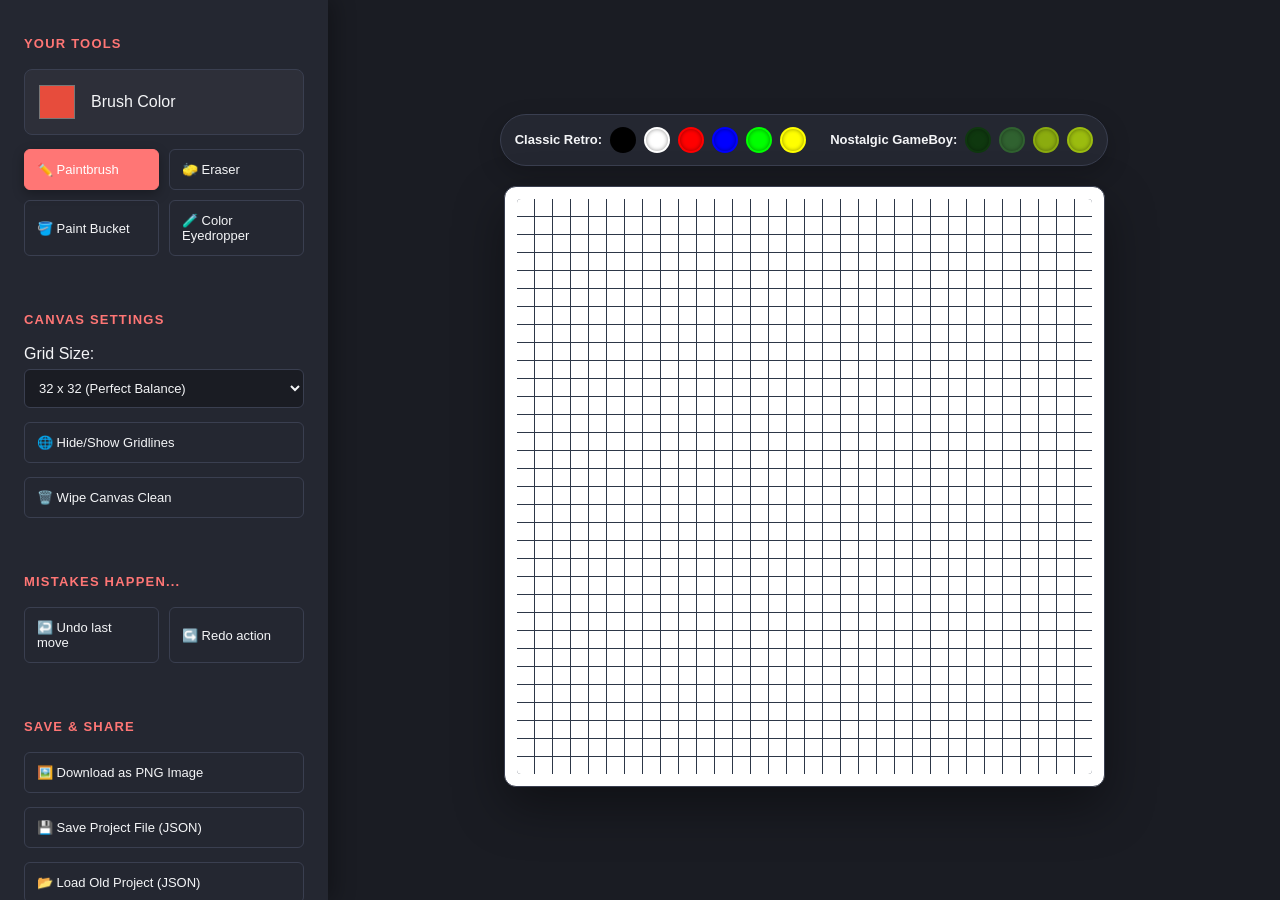
==== index.html @ 2a89e847 "faetures of readme, rename the html" ====
<!DOCTYPE html>
<html lang="en">
<head>
    <meta charset="UTF-8">
    <meta name="viewport" content="width=device-width, initial-scale=1">
    <title>My Pixel Art Studio</title>
    <link rel="stylesheet" href="css/style.css">
</head>
<body class="dark-theme">
    <div class="app-container">
        
        <div class="sidebar">
            <h2>Your Tools</h2>
            <div class="tool-group">
                <input type="color" id="colorPicker" value="#e74c3c">
                <span class="tool-label">Brush Color</span>
            </div>
            
            <div class="button-grid">
                <button id="drawTool" class="active">✏️ Paintbrush</button>
                <button id="eraseTool">🧽 Eraser</button>
                <button id="fillTool">🪣 Paint Bucket</button>
                <button id="pickerTool">🧪 Color Eyedropper</button>
            </div>
            
            <hr>
            
            <h2>Canvas Settings</h2>
            <div class="select-group">
                <label for="sizeSelector">Grid Size:</label>
                <select id="sizeSelector">
                    <option value="16">16 x 16 (Simple & Quick)</option>
                    <option value="32" selected>32 x 32 (Perfect Balance)</option>
                    <option value="64">64 x 64 (Detailed Masterpiece)</option>
                </select>
            </div>
            <button id="toggleGrid">🌐 Hide/Show Gridlines</button>
            <button id="clearBtn" class="danger">🗑️ Wipe Canvas Clean</button>
            
            <hr>
            
            <h2>Mistakes happen...</h2>
            <div class="button-grid">
                <button id="undoBtn">↩️ Undo last move</button>
                <button id="redoBtn">↪️ Redo action</button>
            </div>
            
            <hr>
            
            <h2>Save & Share</h2>
            <button id="exportPngBtn" class="success">🖼️ Download as PNG Image</button>
            <button id="exportJsonBtn">💾 Save Project File (JSON)</button>
            <button id="importJsonBtn">📂 Load Old Project (JSON)</button>
            <input type="file" id="fileInput" accept=".json" style="display: none;">
            
            <hr>
            
            <button id="themeToggle">🌓 Switch Light/Dark Mode</button>
        </div>

        <div class="workspace">
            <div class="palette-bar">
                <div class="palette-group">
                    <span>Classic Retro:</span>
                    <div class="swatch" style="background: #000000;" title="Black"></div>
                    <div class="swatch" style="background: #ffffff;" title="White"></div>
                    <div class="swatch" style="background: #ff0000;" title="Red"></div>
                    <div class="swatch" style="background: #0000ff;" title="Blue"></div>
                    <div class="swatch" style="background: #00ff00;" title="Green"></div>
                    <div class="swatch" style="background: #ffff00;" title="Yellow"></div>
                </div>
                <div class="palette-group">
                    <span>Nostalgic GameBoy:</span>
                    <div class="swatch" style="background: #0f380f;" title="Darkest Green"></div>
                    <div class="swatch" style="background: #306230;" title="Dark Green"></div>
                    <div class="swatch" style="background: #8bac0f;" title="Light Green"></div>
                    <div class="swatch" style="background: #9bbc0f;" title="Lightest Green"></div>
                </div>
            </div>
            
            <div class="canvas-wrapper">
                <div id="pixelGrid" class="grid show-grid"></div>
            </div>
        </div>

    </div>
    <script src="js/script.js"></script>
</body>
</html>
---- css/style.css ----
body {
    font-family: 'Segi UI', Tahoma, Geneva, Verdana, sans-serif;
    background-color: #1a1c23;
    color: #f4f5f7;
    margin: 0;
    padding: 0;
    height: 100vh;
    display: flex;
    overflow: hidden;
}

.app-container {
    display: flex;
    width: 100%;
    height: 100%;
}

.sidebar {
    width: 280px;
    display: flex;
    flex-direction: column;
    gap: 14px;
    background-color: #242731;
    padding: 24px;
    box-shadow: 6px 0 20px rgba(0,0,0,0.3);
    overflow-y: auto;
    z-index: 10;
}

.sidebar h2 {
    font-size: 13px;
    font-weight: 700;
    text-transform: uppercase;
    letter-spacing: 1.2px;
    margin: 12px 0 4px 0;
    color: #ff7675;
}

hr {
    border: 0;
    height: 1px;
    background: #3a3f50;
    margin: 8px 0;
}

.tool-group {
    display: flex;
    align-items: center;
    gap: 12px;
    background: rgba(255, 255, 255, 0.04);
    padding: 10px;
    border-radius: 8px;
    border: 1px solid #3a3f50;
}

input[type="color"] {
    border: none;
    width: 44px;
    height: 44px;
    border-radius: 6px;
    cursor: pointer;
    background: none;
}

.tool-lable {
    font-size: 14px;
    font-weight: 500;
}

.button-grid {
    display: grid;
    grid-template-columns: 1fr 1fr;
    gap: 10px;
}

.select-group {
    display: flex;
    flex-direction: column;
    gap: 6px;
}

select {
    padding: 10px;
    background: #1a1c23;
    color: #f4f5f7;
    border: 1px solid #3a3f50;
    border-radius: 6px;
    font-size: 13px;
    cursor: pointer;
    outline: none;
}

button {
    background-color: transparent;
    color: #f4f5f7;
    border: 1px solid #3a3f50;
    padding: 12px;
    font-size: 13px;
    font-weight: 500;
    border-radius: 6px;
    cursor: pointer;
    transition: all 0.2 ease-in-out;
    text-align: left;
}

button:hover {
    background-color: #ff7675;
    border-color: #ff7675;
    color: #ffffff;
    transform: translateY(-1px);
}

button:active {
    transform: translateY(1px);
}

button.active {
    background-color: #ff7675;
    border-color: #ff7675;
    color: #ffffff;
    box-shadow: 0 4px 12px rgba(0, 0, 0, 0.3);
}

button.danger:hover {
    background-color: #d63031;
    border-color: #d63031;
}

button.success:hover {
    background-color: #2ed573;
    border-color: #2ed573;
}

.workspace {
    flex: 1;
    display: flex;
    flex-direction: column;
    align-items: center;
    justify-content: center;
    padding: 30px;
    position: relative;
}

.palette-bar {
    display: flex;
    gap: 24px;
    margin-bottom: 20px;
    background: #242731;
    padding: 12px 14px;
    border-radius: 30px;
    box-shadow: 0 8px 24px rgba(0, 0, 0, 0.2);
    border: 1px solid #3a3f50;
}

.palette-group {
    display: flex;
    align-items: center;
    gap: 8px;
    font-size: 13px;
    font-weight: 600;
}

.swatch {
    width: 22px;
    height: 22px;
    border-radius: 50%;
    cursor: pointer;
    border: 2px solid transparent;
    box-shadow: inset 0 0 4px rgba(0, 0, 0, 0.4);
    transition: transform 0.2s cubic-bezier(0.175, 0.885, 0.32, 1.275);
}

.swatch:hover {
    transform: scale(1.3);
    border-color: #f4f5f7;
}

.canvas-wrapper {
    background: #ffffff;
    padding: 12px;
    border-radius: 12px;
    box-shadow: 0 20px 50px rgba(0, 0, 0, 0.4);
    border: 1px solid #3a3f50;
}

.grid {
    display: grid;
    border-radius: 4px;
    overflow: hidden;
    gap: 0;
    background-color: #ccc;
}

.grid.show-grid {
    gap: 1px;
    background-color: #2d3748;
}

.pixel {
    background-color: #ffffff;
    cursor: crosshair;
    user-select: none;
    width: 100%;
    height: 100%;
    transition: background-color 0.04s;
}
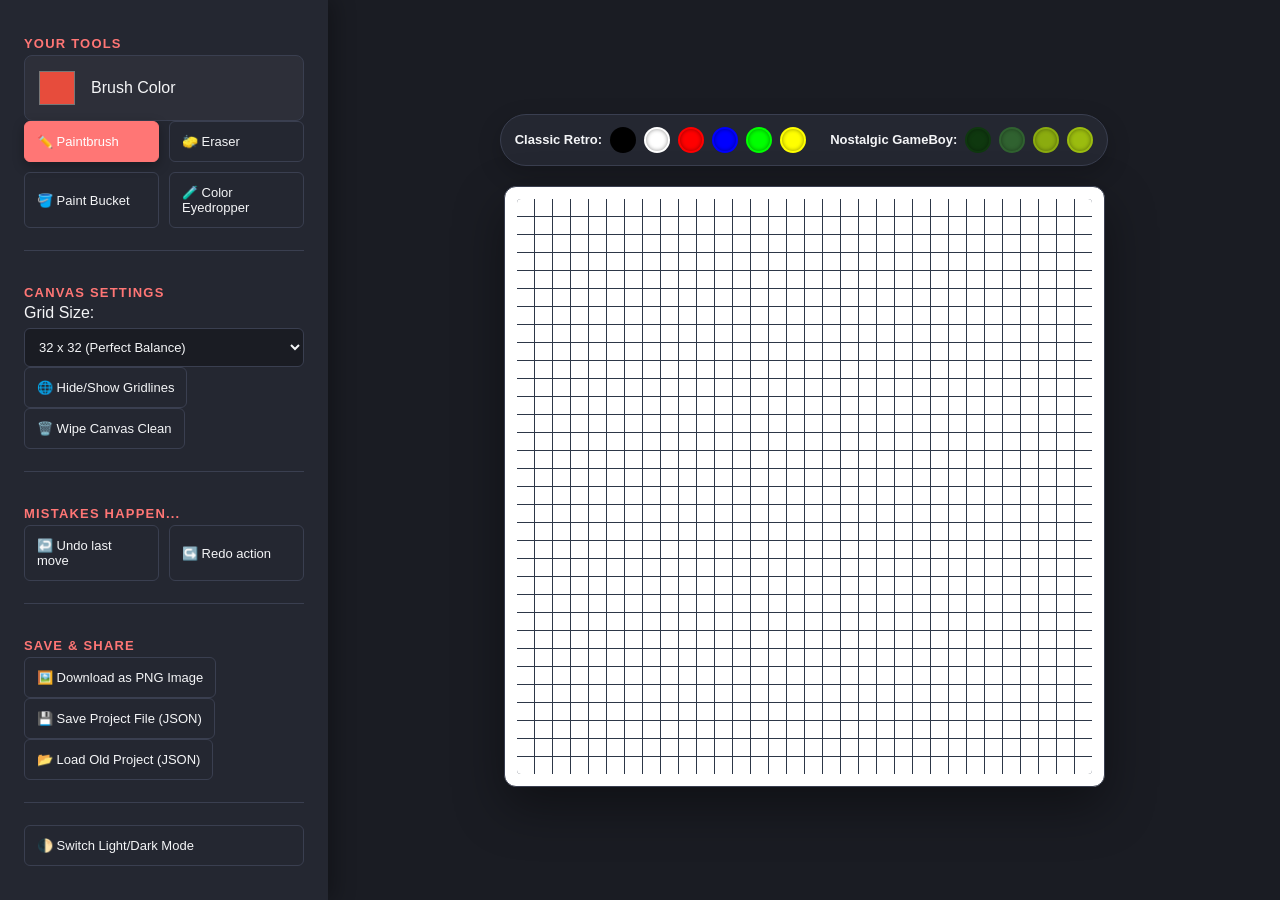
==== commit 5fa8f921: "final sumbit" ====
--- a/index.html
+++ b/index.html
@@ -1,89 +1,99 @@
 <!DOCTYPE html>
-<html lang="en">
+<html lang='en'>
 <head>
-    <meta charset="UTF-8">
-    <meta name="viewport" content="width=device-width, initial-scale=1">
+    <meta charset="utf-8">
+    <meta content="width=device-width, initial-scale=1" name="viewport">
     <title>My Pixel Art Studio</title>
-    <link rel="stylesheet" href="css/style.css">
+    <link href="css/style.css" rel="stylesheet">
 </head>
+
 <body class="dark-theme">
     <div class="app-container">
         
         <div class="sidebar">
-            <h2>Your Tools</h2>
-            <div class="tool-group">
-                <input type="color" id="colorPicker" value="#e74c3c">
-                <span class="tool-label">Brush Color</span>
-            </div>
+            <section>
+                <h2>Your Tools</h2>
+                <div class="tool-group">
+                    <input value="#e74c3c" type="color" id="colorPicker">
+                    <span class="tool-label">Brush Color</span>
+                </div>
+                
+                <div class="button-grid">
+                    <button class="active" id="drawTool">✏️ Paintbrush</button>
+                    <button id="eraseTool">🧽 Eraser</button>
+                    <button id="fillTool">🪣 Paint Bucket</button>
+                    <button id="pickerTool">🧪 Color Eyedropper</button>
+                </div>
+            </section>
             
-            <div class="button-grid">
-                <button id="drawTool" class="active">✏️ Paintbrush</button>
-                <button id="eraseTool">🧽 Eraser</button>
-                <button id="fillTool">🪣 Paint Bucket</button>
-                <button id="pickerTool">🧪 Color Eyedropper</button>
-            </div>
+            <hr/>
             
-            <hr>
+            <section>
+                <h2>Canvas Settings</h2>
+                <div class="select-group">
+                    <label for="sizeSelector">Grid Size:</label>
+                    <select id="sizeSelector">
+                        <option value="16">16 x 16 (Simple & Quick)</option>
+                        <option selected="selected" value="32">32 x 32 (Perfect Balance)</option>
+                        <option value="64">64 x 64 (Detailed Masterpiece)</option>
+                    </select>
+                </div>
+                <button id="toggleGrid">🌐 Hide/Show Gridlines</button>
+                <button id="clearBtn" class="danger">🗑️ Wipe Canvas Clean</button>
+            </section>
             
-            <h2>Canvas Settings</h2>
-            <div class="select-group">
-                <label for="sizeSelector">Grid Size:</label>
-                <select id="sizeSelector">
-                    <option value="16">16 x 16 (Simple & Quick)</option>
-                    <option value="32" selected>32 x 32 (Perfect Balance)</option>
-                    <option value="64">64 x 64 (Detailed Masterpiece)</option>
-                </select>
-            </div>
-            <button id="toggleGrid">🌐 Hide/Show Gridlines</button>
-            <button id="clearBtn" class="danger">🗑️ Wipe Canvas Clean</button>
+            <hr />
             
-            <hr>
+            <section>
+                <h2>Mistakes happen...</h2>
+                <div class="button-grid">
+                    <button id="undoBtn">↩️ Undo last move</button>
+                    <button id="redoBtn">↪️ Redo action</button>
+                </div>
+            </section>
             
-            <h2>Mistakes happen...</h2>
-            <div class="button-grid">
-                <button id="undoBtn">↩️ Undo last move</button>
-                <button id="redoBtn">↪️ Redo action</button>
-            </div>
+            <hr/>
             
-            <hr>
+            <section>
+                <h2>Save & Share</h2>
+                <button id="exportPngBtn" class="success">🖼️ Download as PNG Image</button>
+                <button id="exportJsonBtn">💾 Save Project File (JSON)</button>
+                <button id="importJsonBtn">📂 Load Old Project (JSON)</button>
+                <input id="fileInput" type="file" accept=".json" style="display:none">
+            </section>
             
-            <h2>Save & Share</h2>
-            <button id="exportPngBtn" class="success">🖼️ Download as PNG Image</button>
-            <button id="exportJsonBtn">💾 Save Project File (JSON)</button>
-            <button id="importJsonBtn">📂 Load Old Project (JSON)</button>
-            <input type="file" id="fileInput" accept=".json" style="display: none;">
-            
-            <hr>
-            
+            <hr />
             <button id="themeToggle">🌓 Switch Light/Dark Mode</button>
         </div>
 
         <div class="workspace">
-            <div class="palette-bar">
+            <header class="palette-bar">
                 <div class="palette-group">
                     <span>Classic Retro:</span>
-                    <div class="swatch" style="background: #000000;" title="Black"></div>
-                    <div class="swatch" style="background: #ffffff;" title="White"></div>
-                    <div class="swatch" style="background: #ff0000;" title="Red"></div>
-                    <div class="swatch" style="background: #0000ff;" title="Blue"></div>
-                    <div class="swatch" style="background: #00ff00;" title="Green"></div>
-                    <div class="swatch" style="background: #ffff00;" title="Yellow"></div>
+                    <div style="background:#000" class="swatch" title="Black"></div>
+                    <div style="background:#fff" class="swatch" title="White"></div>
+                    <div style="background:#ff0000" class="swatch" title="Red"></div>
+                    <div style="background:#0000ff" class="swatch" title="Blue"></div>
+                    <div style="background:#00ff00" class="swatch" title="Green"></div>
+                    <div style="background:#ffff00" class="swatch" title="Yellow"></div>
                 </div>
+                
                 <div class="palette-group">
                     <span>Nostalgic GameBoy:</span>
-                    <div class="swatch" style="background: #0f380f;" title="Darkest Green"></div>
-                    <div class="swatch" style="background: #306230;" title="Dark Green"></div>
-                    <div class="swatch" style="background: #8bac0f;" title="Light Green"></div>
-                    <div class="swatch" style="background: #9bbc0f;" title="Lightest Green"></div>
+                    <div style="background:#0f380f" class="swatch" title="Darkest Green"></div>
+                    <div style="background:#306230" class="swatch" title="Dark Green"></div>
+                    <div style="background:#8bac0f" class="swatch" title="Light Green"></div>
+                    <div style="background:#9bbc0f" class="swatch" title="Lightest Green"></div>
                 </div>
-            </div>
+            </header>
             
-            <div class="canvas-wrapper">
-                <div id="pixelGrid" class="grid show-grid"></div>
-            </div>
+            <main class="canvas-wrapper">
+                <div class="grid show-grid" id="pixelGrid"></div>
+            </main>
         </div>
 
     </div>
+
     <script src="js/script.js"></script>
 </body>
 </html>
